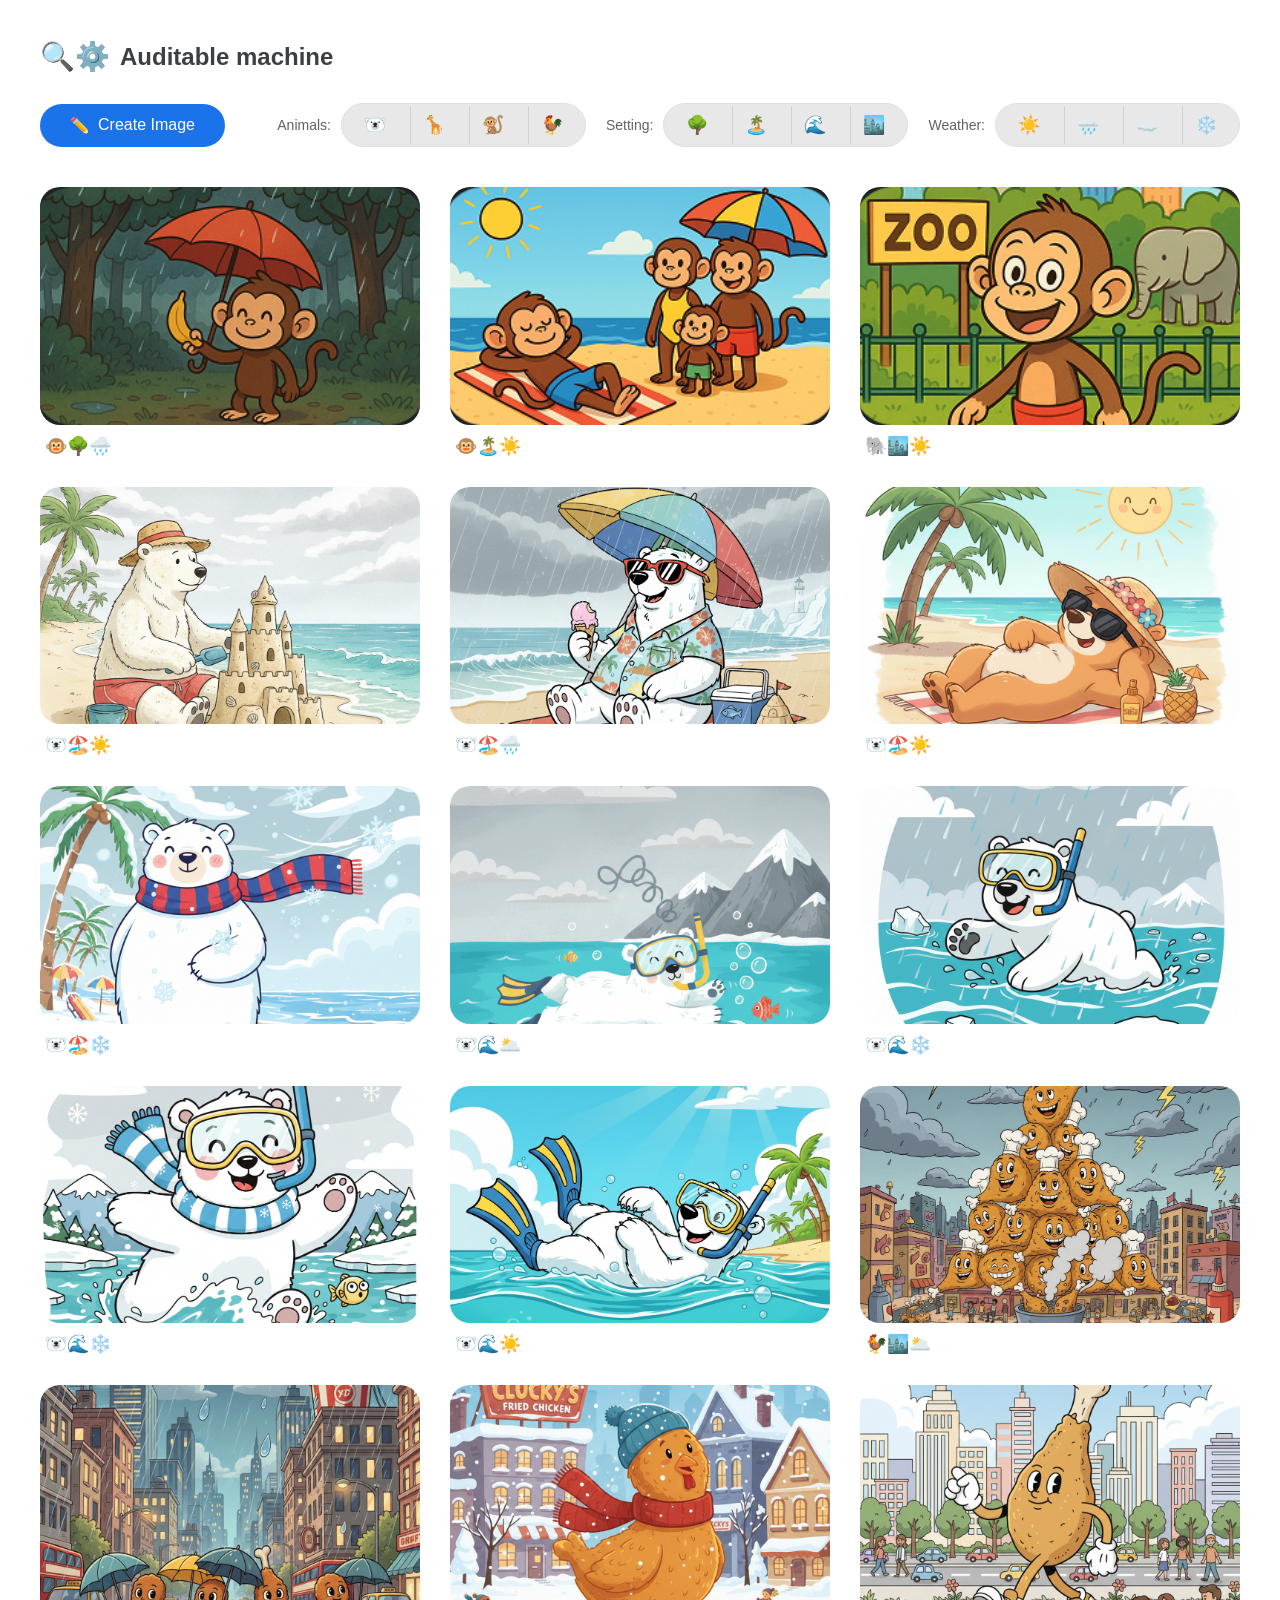
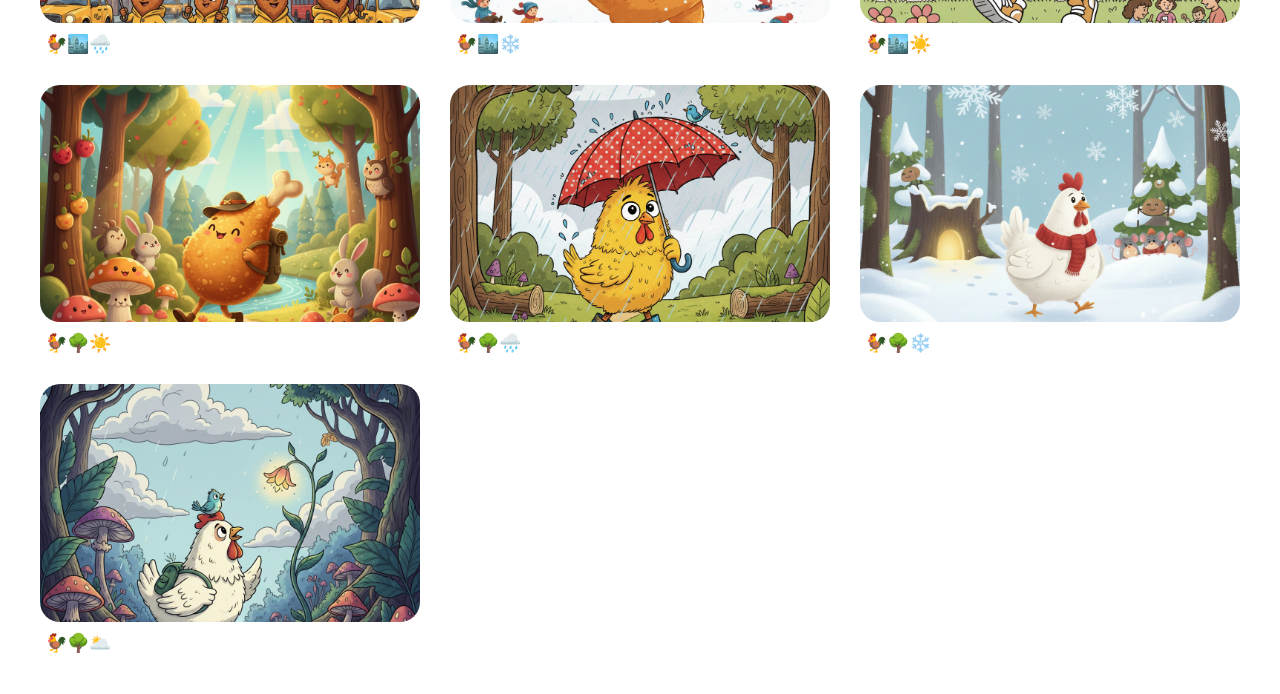
==== index.html @ a14dd35f "first commit" ====
<!DOCTYPE html>
<html lang="en">
<head>
    <meta charset="UTF-8">
    <meta name="viewport" content="width=device-width, initial-scale=1.0">
    <title>Auditable Machine Gallery</title>
    <link rel="stylesheet" href="style.css">
</head>
<body>

    <header>
        <span class="logo-icon">🔍⚙️</span>
        <h1>Auditable machine</h1>
    </header>

    <section class="controls">
        <button class="btn-create" id="create">
            <span>✏️</span> Create Image
        </button>

    <div class="filter-group">
    <div class="filter-section">
        <span>Animals:</span>
        <div class="filter-bar" data-type="animal">
            <div class="filter-item" data-value="polarBear">🐻‍❄️</div>
            <div class="filter-item" data-value="giraffe">🦒</div>
            <div class="filter-item" data-value="monkey">🐒</div>
            <div class="filter-item" data-value="chicken">🐓</div>
        </div>
    </div>

    <div class="filter-section">
        <span>Setting:</span>
        <div class="filter-bar" data-type="setting">
            <div class="filter-item" data-value="forest">🌳</div>
            <div class="filter-item" data-value="beach">🏝️</div>
            <div class="filter-item" data-value="ocean">🌊</div>
            <div class="filter-item" data-value="city">🏙️</div>
        </div>
    </div>

    <div class="filter-section">
        <span>Weather:</span>
        <div class="filter-bar" data-type="weather">
            <div class="filter-item" data-value="sunny">☀️</div>
            <div class="filter-item" data-value="rainy">🌧️</div>
            <div class="filter-item" data-value="cloudy">☁️</div>
            <div class="filter-item" data-value="snow">❄️</div>
        </div>
    </div>
</div>

    </section>

    <main class="gallery-grid" id="gallery">
    </main>
    </main>


    <div id="createModal" class="modal-overlay">
    <div class="modal-content">
        <div class="modal-header">
            <h2 style="margin:0; font-size: 1.2rem;">Create New Image</h2>
            <button class="close-btn" id="closeModal">&times;</button>
        </div>
        
        <div class="modal-body">
    <div class="modal-filter-section">
        <label for="modal-animal"></label>
        <select id="modal-animal" class="modal-select">
            <option value="" disabled selected>Animal</option>
            <option value="polarBear">🐻‍❄️</option>
            <option value="giraffe">🦒</option>
            <option value="monkey">🐒</option>
            <option value="chicken">🐓</option>
        </select>
    </div>

    <div class="modal-filter-section">
        <label for="modal-setting"></label>
        <select id="modal-setting" class="modal-select">
            <option value="" disabled selected>Setting</option>
            <option value="forest">🌳</option>
            <option value="beach">🏝️</option>
            <option value="ocean">🌊</option>
            <option value="city">🏙️</option>
        </select>
    </div>

    <div class="modal-filter-section">
        <label for="modal-weather"></label>
        <select id="modal-weather" class="modal-select">
            <option value="" disabled selected>Weather</option>
            <option value="sunny">☀️</option>
            <option value="rainy">🌧️</option>
            <option value="cloudy">☁️</option>
            <option value="snow">❄️</option>
        </select>
    </div>
</div>

            <button class="btn-generate" id="generateBtn">Generate Image</button>
        </div>
    </div>
</div>
    <script src="imageData.js"></script>
    <script src="main.js"></script>
</body>
</html>
---- style.css ----
:root {
            --primary-blue: #1a73e8;
            --bg-gray: #f8f9fa;
            --text-dark: #3c4043;
            --border-radius: 20px;
        }

        body {
            font-family: 'Segoe UI', Tahoma, Geneva, Verdana, sans-serif;
            background-color: white;
            color: var(--text-dark);
            margin: 0;
            padding: 40px;
        }

        /* Header Styles */
        header {
            display: flex;
            align-items: center;
            gap: 10px;
            margin-bottom: 30px;
        }

        .logo-icon { font-size: 28px; }
        h1 { font-size: 24px; font-weight: 600; margin: 0; }

        /* Controls Section */
        .controls {
            display: flex;
            justify-content: space-between;
            align-items: center;
            margin-bottom: 40px;
        }

        .btn-create {
            background-color: var(--primary-blue);
            color: white;
            border: none;
            padding: 12px 30px;
            border-radius: 30px;
            font-size: 16px;
            cursor: pointer;
            display: flex;
            align-items: center;
            gap: 8px;
            transition: background 0.2s;
        }

        .btn-create:hover { background-color: #1557b0; }

        .filter-container {
            display: flex;
            align-items: center;
            gap: 15px;
        }

        .filter-bar {
            background: #f1f3f4;
            padding: 5px 15px;
            border-radius: 30px;
            display: flex;
            align-items: center;
            gap: 12px;
            border: 1px solid #e0e0e0;
        }

        /* Grid Layout */
        .gallery-grid {
            display: grid;
            grid-template-columns: repeat(auto-fill, minmax(300px, 1fr));
            gap: 30px;
        }

        .card {
            display: flex;
            flex-direction: column;
            gap: 10px;
        }

        .image-container {
            width: 100%;
            aspect-ratio: 16 / 10;
            background-color: #202124; /* Dark placeholder like the bottom rows */
            border-radius: var(--border-radius);
            overflow: hidden;
            position: relative;
        }

        .image-container img {
            width: 100%;
            height: 100%;
            object-fit: cover;
        }

        /* Visual Dimming for lower rows as seen in your image */
        .dimmed { opacity: 0.4; filter: grayscale(50%); }

        .card-footer {
            display: flex;
            gap: 5px;
            font-size: 18px;
            padding-left: 5px;
        }


/* style.css */

.filter-group {
    display: flex;
    flex-wrap: wrap;
    gap: 20px;
    align-items: center;
    margin-bottom: 0px;
}

.filter-section {
    display: flex;
    align-items: center;
    gap: 10px;
}

.filter-section span {
    font-size: 14px;
    font-weight: 500;
    color: #5f6368;
}

.filter-bar {
    display: flex;
    background-color: #e8e8e8; /* The light gray pill */
    border-radius: 25px;
    padding: 2px 10px;
    overflow: hidden;
}

.filter-item {
    padding: 8px 12px;
    cursor: pointer;
    font-size: 18px;
    display: flex;
    align-items: center;
    border-left: 1px solid #d1d1d1; /* The vertical dividers */
    transition: background 0.2s;
}

.filter-item:first-child {
    border-left: none;
}

/* Highlighted state */
.filter-item.active {
    background-color: #696767; /* Subtle selection gray */
    font-weight: bold;
}

.filter-item:hover:not(.active) {
    background-color: #f1f1f1;
}


/* Add to style.css */

/* style.css */

.modal-overlay {
    /* This is the magic part */
    display: none; /* Hidden by default, JS turns this to 'flex' */
    position: fixed; /* Stays in the same place even if you scroll */
    z-index: 9999; /* Higher than everything else on the page */
    left: 0;
    top: 0;
    width: 100%;
    height: 100%;
    
    /* This centers the white box */
    justify-content: center; 
    align-items: center;
    
    /* The background dimming effect */
    background-color: rgba(0, 0, 0, 0.6); 
    backdrop-filter: blur(5px); /* Modern blurry background */
}

.modal-content {
    background-color: white;
    padding: 30px;
    border-radius: 24px;
    width: 90%;
    max-width: 450px;
    /* This is the anchor for the X button */
    position: relative; 
    box-shadow: 0 20px 40px rgba(0,0,0,0.3);
}

.modal-header h2 {
    margin-top: 0; /* Ensures the title doesn't push things down */
    font-size: 1.25rem;
}

/* style.css */

.modal-body {
    display: flex;
    flex-direction: row;
    gap: 12px;
    margin: 25px 0;
}

.modal-filter-section {
    flex: 1;
}

.modal-select {
    width: 100%;
    background-color: #e8e8e8;
    border: 1px solid #dcdcdc;
    border-radius: 30px; 
    
    /* Increased font-size for bigger emojis */
    font-size: 22px; 
    
    /* Adjust padding to keep the pill shape balanced with larger text */
    padding: 8px 35px 8px 15px; 
    
    color: #444;
    cursor: pointer;
    outline: none;
    appearance: none;
    -webkit-appearance: none;
    
    background-image: url("data:image/svg+xml;charset=US-ASCII,%3Csvg%20xmlns%3D%22http%3A%2F%2Fwww.w3.org%2F2000%2Fsvg%22%20width%3D%2214%22%20height%3D%2214%22%20viewBox%3D%220%200%2024%2024%22%3E%3Cpath%20fill%3D%22%23666%22%20d%3D%22M7%2010l5%205%205-5z%22%2F%3E%3C%2Fsvg%3E");
    background-repeat: no-repeat;
    background-position: right 15px center;
    
    transition: all 0.2s ease;
}

.modal-select:hover {
    background-color: #dfdfdf;
}

.modal-select:focus {
    border-color: #1a73e8;
    background-color: #ffffff;
    box-shadow: 0 0 0 3px rgba(26, 115, 232, 0.1);
}

/* Ensure the button is also styled nicely */
.btn-generate {
    width: 100%;
    background-color: #1a73e8;
    color: white;
    border: none;
    padding: 14px;
    border-radius: 30px; /* Matching the pill shape */
    font-weight: 600;
    cursor: pointer;
    transition: background 0.2s;
}

.btn-generate:hover {
    background-color: #1557b0;
}

.close-btn {
    /* Take it out of the normal text flow */
    position: absolute; 
    top: 15px;
    right: 20px;
    
    background: none;
    border: none;
    font-size: 24px;
    font-weight: bold;
    color: #888;
    cursor: pointer;
    line-height: 1;
    padding: 5px;
}

.close-btn:hover {
    color: #333; /* Darkens when you hover over it */
}

.modal-filter-section {
    margin-bottom: 20px;
}

.modal-filter-section p {
    margin: 0 0 8px 0;
    font-size: 14px;
    font-weight: bold;
    color: #555;
}

.popup-bar {
    justify-content: center; /* Center emojis in the popup */
    background-color: #f0f0f0;
}

.btn-generate {
    width: 100%;
    background-color: #1a73e8;
    color: white;
    border: none;
    padding: 15px;
    border-radius: 12px;
    font-size: 16px;
    font-weight: 600;
    cursor: pointer;
    margin-top: 10px;
    transition: background 0.2s;
}

.btn-generate:hover {
    background-color: #1557b0;
}

@media (max-width: 480px) {
    .modal-body {
        flex-direction: column;
    }
}
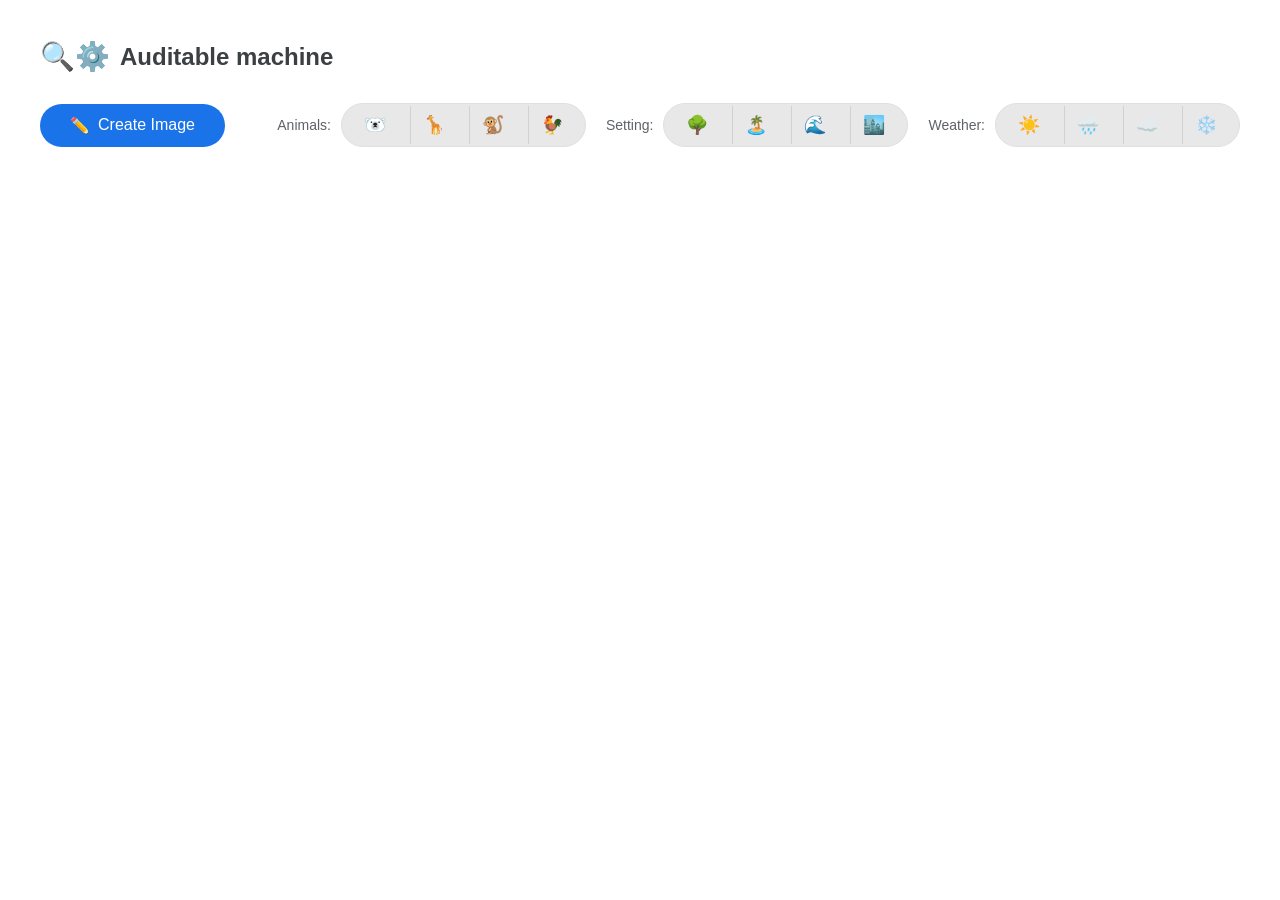
==== commit 47f65ed6: "Update index.html to modify modal" ====
--- a/index.html
+++ b/index.html
@@ -45,7 +45,7 @@
             <div class="filter-item" data-value="sunny">☀️</div>
             <div class="filter-item" data-value="rainy">🌧️</div>
             <div class="filter-item" data-value="cloudy">☁️</div>
-            <div class="filter-item" data-value="snow">❄️</div>
+            <div class="filter-item" data-value="snowy">❄️</div>
         </div>
     </div>
 </div>
@@ -94,9 +94,15 @@
             <option value="sunny">☀️</option>
             <option value="rainy">🌧️</option>
             <option value="cloudy">☁️</option>
-            <option value="snow">❄️</option>
+            <option value="snowy">❄️</option>
         </select>
     </div>
+</div>
+    <div id="resultPreview" style="display: none; text-align: center;">
+    <div class="image-container" id="previewContainer">
+        </div>
+    <button class="btn-generate" id="addToDatasetBtn" style="margin-top: 15px;">Add to dataset</button>
+    <button id="tryAgainBtn" style="background:none; border:none; color:#666; cursor:pointer; margin-top:10px;">Try another combination</button>
 </div>
 
             <button class="btn-generate" id="generateBtn">Generate Image</button>
@@ -106,4 +112,4 @@
     <script src="imageData.js"></script>
     <script src="main.js"></script>
 </body>
-</html>+</html>
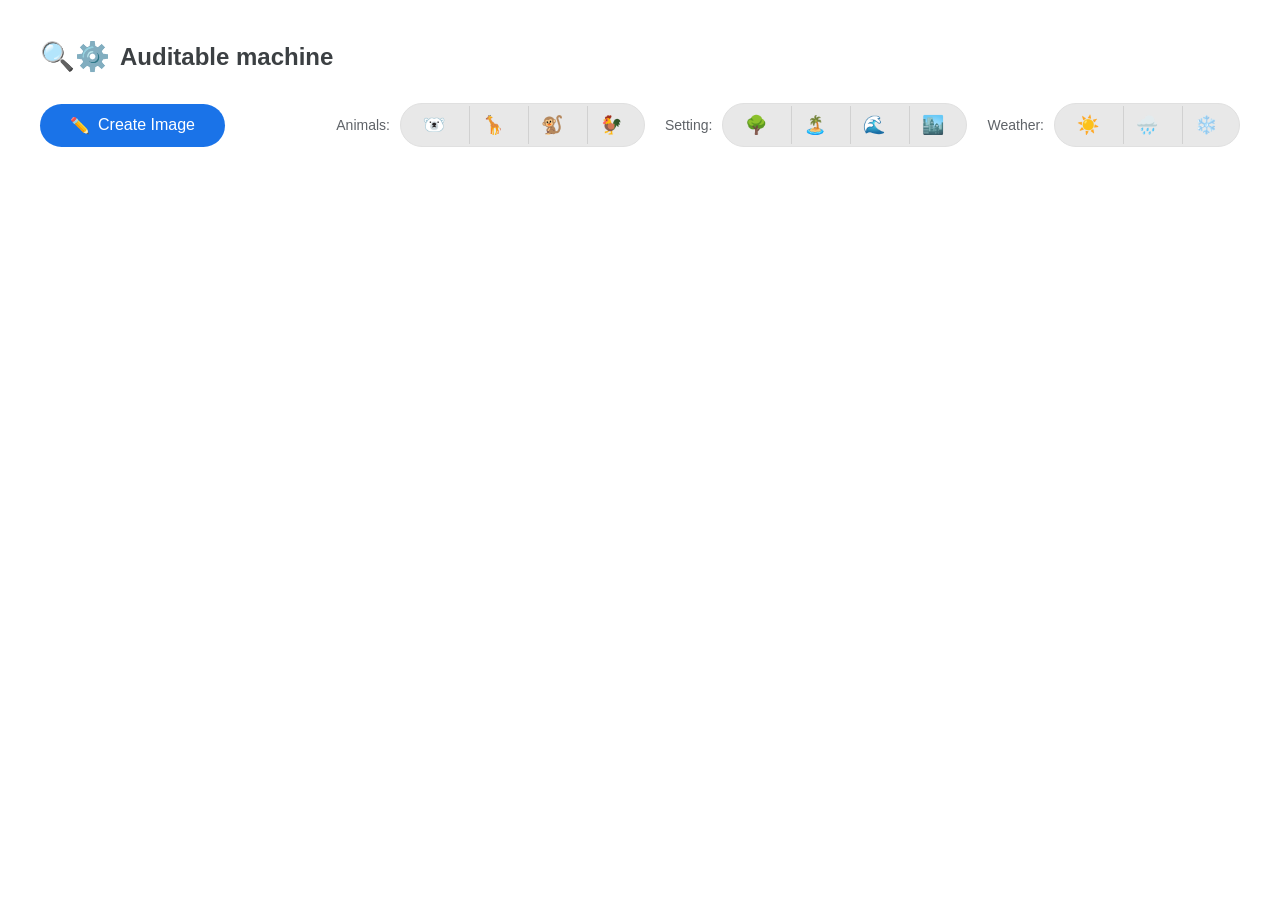
==== commit 73c07543: "remove cloudy option" ====
--- a/index.html
+++ b/index.html
@@ -44,7 +44,6 @@
         <div class="filter-bar" data-type="weather">
             <div class="filter-item" data-value="sunny">☀️</div>
             <div class="filter-item" data-value="rainy">🌧️</div>
-            <div class="filter-item" data-value="cloudy">☁️</div>
             <div class="filter-item" data-value="snowy">❄️</div>
         </div>
     </div>
@@ -93,7 +92,6 @@
             <option value="" disabled selected>Weather</option>
             <option value="sunny">☀️</option>
             <option value="rainy">🌧️</option>
-            <option value="cloudy">☁️</option>
             <option value="snowy">❄️</option>
         </select>
     </div>
@@ -109,7 +107,10 @@
         </div>
     </div>
 </div>
-    <script src="imageData.js"></script>
+    <script src="monkey.js"></script>
+    <script src="polarBear.js"></script>
+    <script src="giraffe.js"></script>
+    <script src="chicken.js"></script>
     <script src="main.js"></script>
 </body>
 </html>
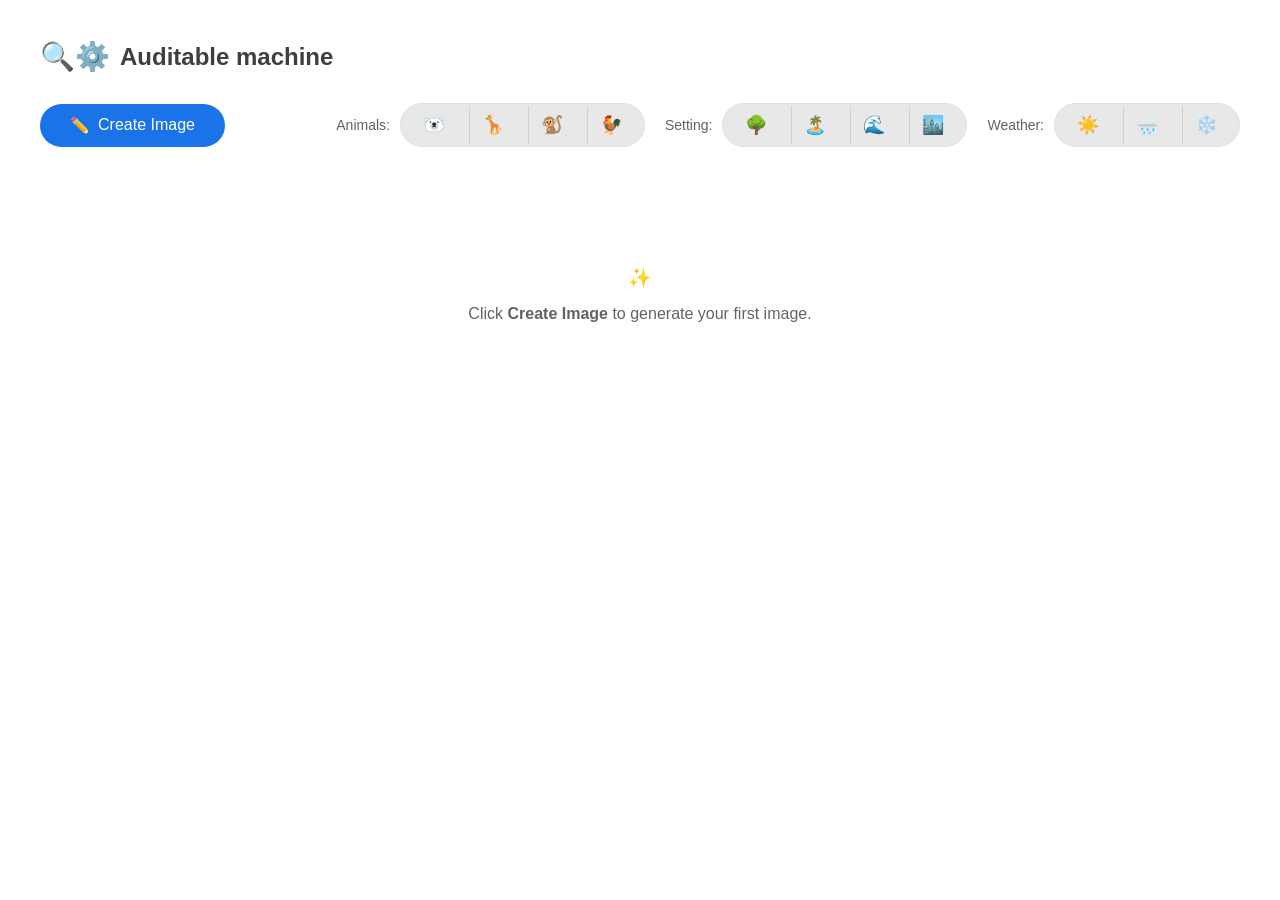
==== commit a920f0dc: "add generating image text" ====
--- a/index.html
+++ b/index.html
@@ -96,7 +96,7 @@
         </select>
     </div>
 </div>
-    <div id="resultPreview" style="display: none; text-align: center;">
+    <div id="resultPreview" style="display: none; margin-top: 5px; text-align: center;">
     <div class="image-container" id="previewContainer">
         </div>
     <button class="btn-generate" id="addToDatasetBtn" style="margin-top: 15px;">Add to dataset</button>
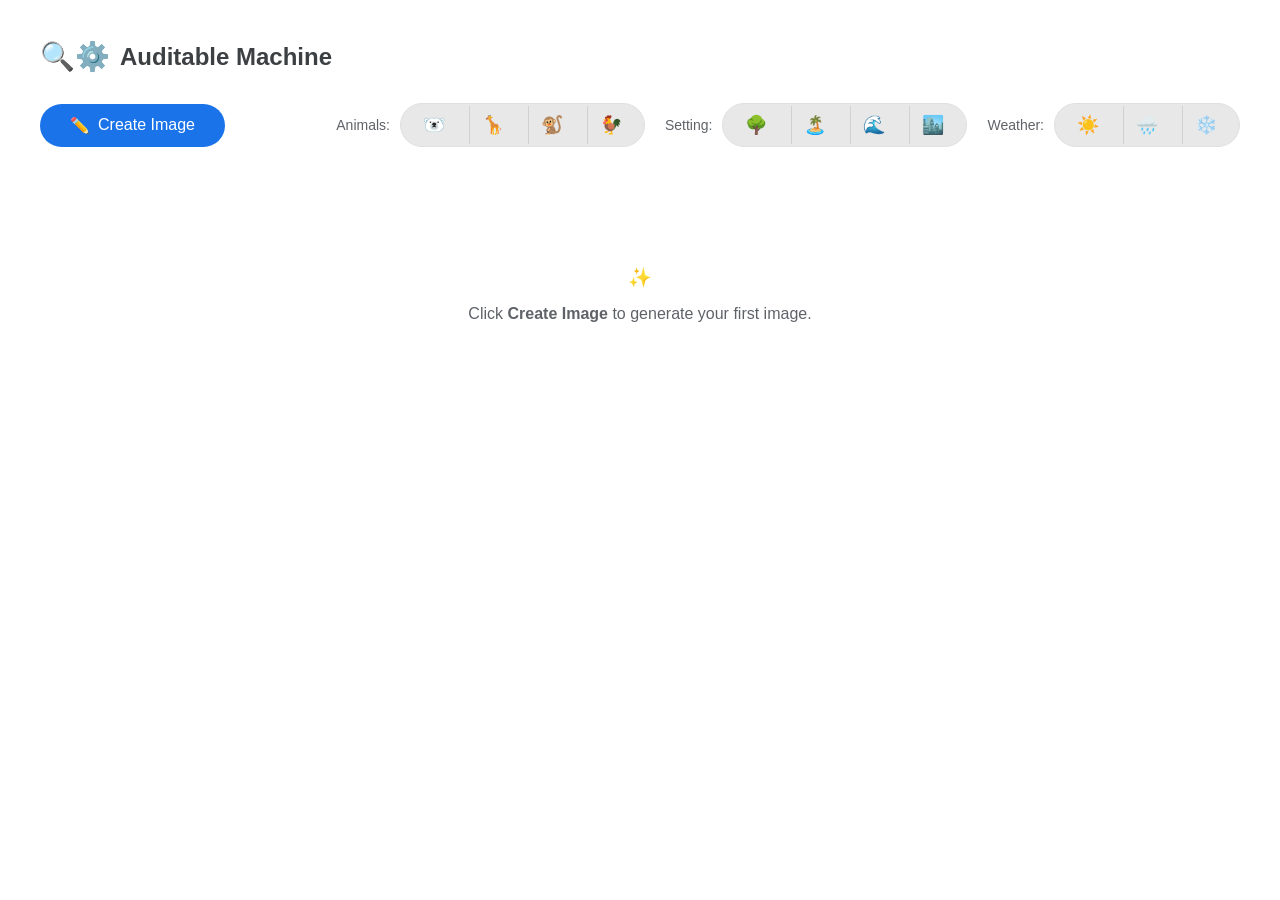
==== commit 0ae36d53: "change title" ====
--- a/index.html
+++ b/index.html
@@ -3,14 +3,14 @@
 <head>
     <meta charset="UTF-8">
     <meta name="viewport" content="width=device-width, initial-scale=1.0">
-    <title>Auditable Machine Gallery</title>
+    <title>Auditable Machine</title>
     <link rel="stylesheet" href="style.css">
 </head>
 <body>
 
     <header>
         <span class="logo-icon">🔍⚙️</span>
-        <h1>Auditable machine</h1>
+        <h1>Auditable Machine</h1>
     </header>
 
     <section class="controls">
